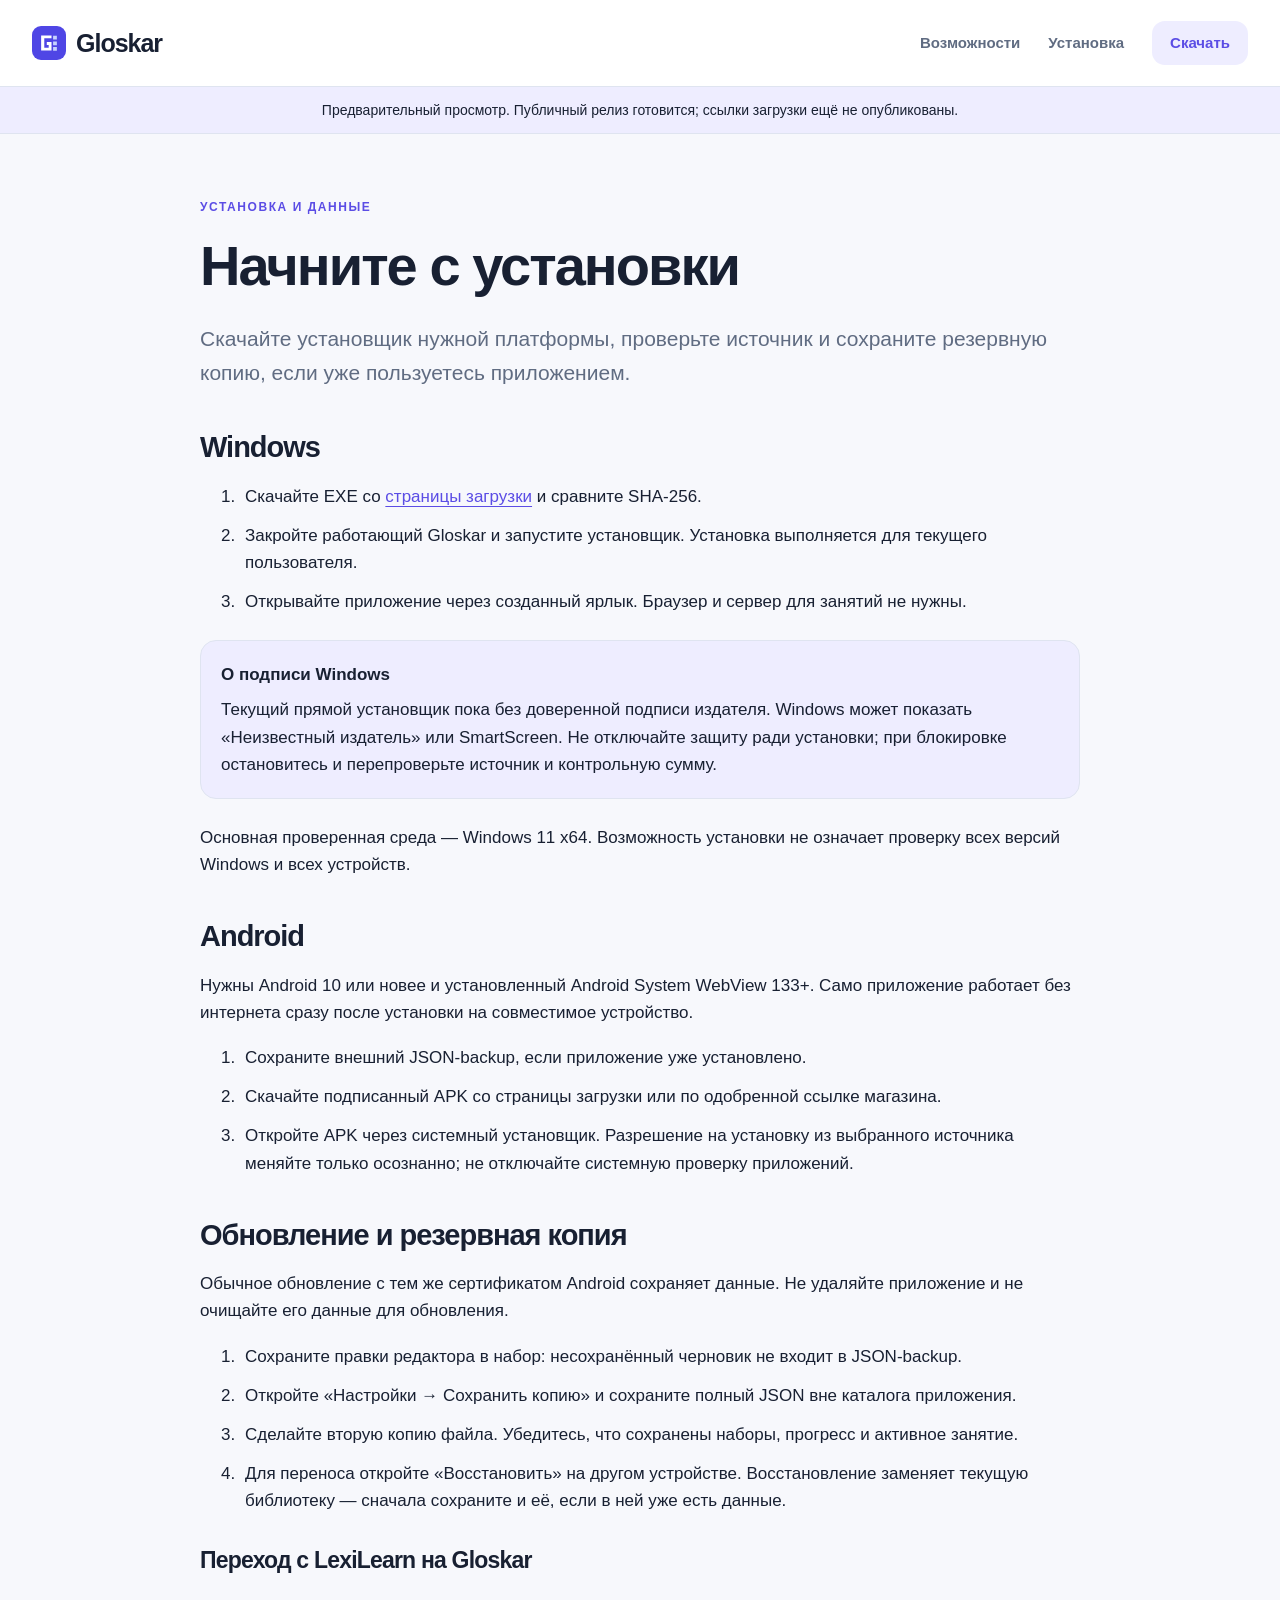
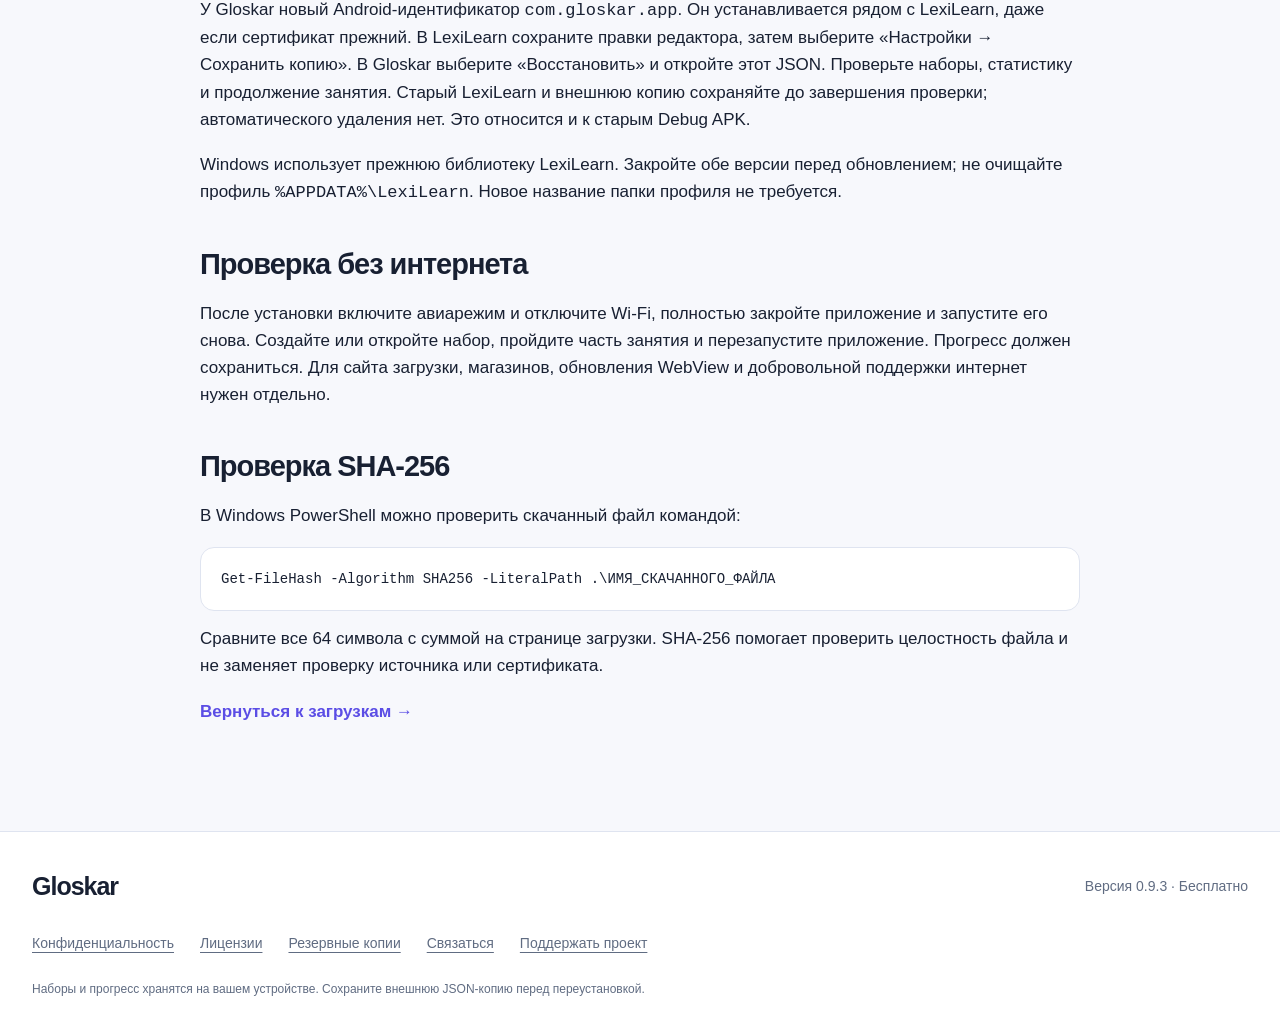
==== install.html @ 0e9c354c "Prepare official Gloskar download website" ====
<!doctype html>
<html lang="ru">
<head>
<meta charset="utf-8">
<meta name="viewport" content="width=device-width,initial-scale=1">
<meta name="color-scheme" content="light dark">
<meta name="description" content="Свои наборы слов, обучение и повторение офлайн. Бесплатное приложение для Android и Windows без регистрации и подписок.">
<meta name="referrer" content="no-referrer">
<meta http-equiv="Content-Security-Policy" content="default-src 'self'; script-src 'self'; style-src 'self'; img-src 'self' data:; connect-src 'self'; font-src 'self'; object-src 'none'; base-uri 'none'; form-action 'none'; frame-src 'none'">
<meta name="robots" content="noindex,nofollow">
<title>Установка и резервные копии · Gloskar</title>
<link rel="icon" href="./assets/icon.svg" type="image/svg+xml">
<link rel="stylesheet" href="./style.css">
<script src="./site.js" defer></script>
</head>
<body>
<a class="skip-link" href="#main">К содержанию</a>
<header class="header"><div class="container header-inner">
<a class="brand" href="./index.html" aria-label="Gloskar — главная"><img src="./assets/icon.svg" width="34" height="34" alt=""><span>Gloskar</span></a>
<nav aria-label="Основная навигация"><a href="./index.html#screens">Возможности</a><a href="./install.html">Установка</a><a class="nav-download" href="./index.html#downloads">Скачать</a></nav>
</div></header>
<div class="draft">Предварительный просмотр. Публичный релиз готовится; ссылки загрузки ещё не опубликованы.</div>
<main id="main"><article class="container document"><p class="eyebrow">УСТАНОВКА И ДАННЫЕ</p><h1>Начните с установки</h1><p class="lead">Скачайте установщик нужной платформы, проверьте источник и сохраните резервную копию, если уже пользуетесь приложением.</p>
<h2>Windows</h2><ol><li>Скачайте EXE со <a href="./index.html#downloads">страницы загрузки</a> и сравните SHA-256.</li><li>Закройте работающий Gloskar и запустите установщик. Установка выполняется для текущего пользователя.</li><li>Открывайте приложение через созданный ярлык. Браузер и сервер для занятий не нужны.</li></ol><div class="callout"><strong>О подписи Windows</strong><p>Текущий прямой установщик пока без доверенной подписи издателя. Windows может показать «Неизвестный издатель» или SmartScreen. Не отключайте защиту ради установки; при блокировке остановитесь и перепроверьте источник и контрольную сумму.</p></div><p>Основная проверенная среда — Windows 11 x64. Возможность установки не означает проверку всех версий Windows и всех устройств.</p>
<h2>Android</h2><p>Нужны Android 10 или новее и установленный Android System WebView 133+. Само приложение работает без интернета сразу после установки на совместимое устройство.</p><ol><li>Сохраните внешний JSON-backup, если приложение уже установлено.</li><li>Скачайте подписанный APK со страницы загрузки или по одобренной ссылке магазина.</li><li>Откройте APK через системный установщик. Разрешение на установку из выбранного источника меняйте только осознанно; не отключайте системную проверку приложений.</li></ol>
<h2 id="backup">Обновление и резервная копия</h2><p>Обычное обновление с тем же сертификатом Android сохраняет данные. Не удаляйте приложение и не очищайте его данные для обновления.</p><ol><li>Сохраните правки редактора в набор: несохранённый черновик не входит в JSON-backup.</li><li>Откройте «Настройки → Сохранить копию» и сохраните полный JSON вне каталога приложения.</li><li>Сделайте вторую копию файла. Убедитесь, что сохранены наборы, прогресс и активное занятие.</li><li>Для переноса откройте «Восстановить» на другом устройстве. Восстановление заменяет текущую библиотеку — сначала сохраните и её, если в ней уже есть данные.</li></ol>
<h3>Переход с LexiLearn на Gloskar</h3><p>У Gloskar новый Android-идентификатор <code>com.gloskar.app</code>. Он устанавливается рядом с LexiLearn, даже если сертификат прежний. В LexiLearn сохраните правки редактора, затем выберите «Настройки → Сохранить копию». В Gloskar выберите «Восстановить» и откройте этот JSON. Проверьте наборы, статистику и продолжение занятия. Старый LexiLearn и внешнюю копию сохраняйте до завершения проверки; автоматического удаления нет. Это относится и к старым Debug APK.</p><p>Windows использует прежнюю библиотеку LexiLearn. Закройте обе версии перед обновлением; не очищайте профиль <code>%APPDATA%\LexiLearn</code>. Новое название папки профиля не требуется.</p>
<h2 id="offline">Проверка без интернета</h2><p>После установки включите авиарежим и отключите Wi-Fi, полностью закройте приложение и запустите его снова. Создайте или откройте набор, пройдите часть занятия и перезапустите приложение. Прогресс должен сохраниться. Для сайта загрузки, магазинов, обновления WebView и добровольной поддержки интернет нужен отдельно.</p>
<h2>Проверка SHA-256</h2><p>В Windows PowerShell можно проверить скачанный файл командой:</p><pre><code>Get-FileHash -Algorithm SHA256 -LiteralPath .\ИМЯ_СКАЧАННОГО_ФАЙЛА</code></pre><p>Сравните все 64 символа с суммой на странице загрузки. SHA-256 помогает проверить целостность файла и не заменяет проверку источника или сертификата.</p><p><a class="text-link" href="./index.html#downloads">Вернуться к загрузкам →</a></p></article>
</main>
<footer class="footer"><div class="container footer-top"><a class="brand" href="./index.html">Gloskar</a><span>Версия 0.9.3 · Бесплатно</span></div>
<div class="container footer-links"><a href="./privacy.html">Конфиденциальность</a><a href="./licenses.html">Лицензии</a><a href="./install.html#backup">Резервные копии</a><a href="mailto:gloskar@yandex.ru">Связаться</a><a href="https://yoomoney.ru/fundraise/1L9EQAC5DIO.261101" target="_blank" rel="noopener noreferrer">Поддержать проект</a></div>
<div class="container footer-note">Наборы и прогресс хранятся на вашем устройстве. Сохраните внешнюю JSON-копию перед переустановкой.</div></footer>
<p class="sr-only" id="copy-status" role="status" aria-live="polite"></p>
</body></html>
---- style.css ----
:root{color-scheme:light dark;--bg:#f7f8fc;--surface:#fff;--text:#182032;--muted:#606c82;--line:#dfe4f0;--brand:#5b4de5;--accent:#7466ef;--soft:#eeedff;--shadow:0 18px 58px #20234b12;font-family:Arial,system-ui,sans-serif;font-size:17px;line-height:1.6}
*{box-sizing:border-box}html{scroll-behavior:smooth;scroll-padding-top:110px}body{margin:0;background:var(--bg);color:var(--text)}a{color:var(--brand);text-underline-offset:4px}a:hover{text-decoration-thickness:2px}img{max-width:100%;height:auto}button,a{-webkit-tap-highlight-color:transparent}button{font:inherit}button:disabled{cursor:default}a:focus-visible,button:focus-visible,summary:focus-visible{outline:3px solid var(--brand);outline-offset:5px;border-radius:5px}.container{width:min(1216px,calc(100% - 48px));margin-inline:auto}.header{background:var(--surface);border-bottom:1px solid var(--line);position:sticky;top:0;z-index:10}.header-inner{min-height:86px;display:flex;justify-content:space-between;align-items:center;gap:24px}.brand{display:inline-flex;align-items:center;gap:10px;font-size:25px;font-weight:800;letter-spacing:-1px;color:var(--text);text-decoration:none}.brand img{border-radius:9px}.header nav{display:flex;align-items:center;gap:28px}.header nav a{font-size:15px;font-weight:600;color:var(--muted);text-decoration:none;min-height:44px;display:flex;align-items:center}.header nav .nav-download{color:var(--brand);padding:0 18px;background:var(--soft);border-radius:13px}.skip-link{position:fixed;left:16px;top:-80px;z-index:50;background:var(--surface);padding:12px}.skip-link:focus{top:12px}.draft{padding:12px 24px;background:var(--soft);color:var(--text);text-align:center;font-size:14px;border-bottom:1px solid var(--line)}
h1,h2,h3{line-height:1.15;letter-spacing:-.035em}h1{font-size:clamp(44px,5.7vw,76px);margin:16px 0 24px}h2{font-size:clamp(30px,3.2vw,43px);margin:12px 0 24px}h3{font-size:23px}p{margin:0 0 18px}.lead{font-size:21px;line-height:1.6;color:var(--muted)}.eyebrow{font-size:12px;letter-spacing:.13em;font-weight:700;color:var(--brand);margin:0 0 15px}.hero{display:grid;grid-template-columns:1fr 1.1fr;gap:52px;align-items:center;padding-block:70px 80px}.hero h1 span{color:var(--brand)}.hero-actions{display:flex;align-items:center;gap:26px;flex-wrap:wrap;margin-top:32px}.button{display:inline-flex;align-items:center;justify-content:center;min-height:54px;border-radius:15px;padding:13px 24px;font-weight:700;font-size:17px;text-decoration:none;border:1px solid transparent;cursor:pointer}.primary{background:linear-gradient(110deg,var(--brand),var(--accent));color:#fff;box-shadow:0 10px 28px #6758eb25}.primary:hover{filter:brightness(.97)}.secondary{border-color:var(--line);background:var(--surface);color:var(--brand)}.text-link{font-weight:600;text-decoration:none;display:inline-block}.hero-note{font-size:14px;color:var(--muted);margin-top:20px;max-width:400px}.hero-art{position:relative;min-width:0;min-height:490px;display:flex;align-items:center;padding-bottom:60px}.hero-art:before{content:"";position:absolute;inset:0;border-radius:50%;background:radial-gradient(ellipse,#d4ceff80 0,transparent 68%);z-index:-1}.desktop-shot{margin:0 24px 50px 0;width:100%;min-width:0}.desktop-shot img{border:1px solid var(--line);border-radius:14px;box-shadow:var(--shadow);display:block}.phone-shot{position:absolute;width:32%;right:0;bottom:0;margin:0}.phone-shot img{border:5px solid var(--surface);border-radius:22px;box-shadow:0 20px 50px #24274a25;display:block}.hero-art figcaption{font-size:12px;color:var(--muted);padding-top:8px}.phone-shot figcaption{text-align:center}
.benefits{background:var(--surface);border-block:1px solid var(--line)}.benefit-row{display:grid;grid-template-columns:repeat(3,1fr);padding-block:27px}.benefit-row p{margin:0;padding:0 28px;border-right:1px solid var(--line)}.benefit-row p:first-child{padding-left:0}.benefit-row p:last-child{border:0}.benefit-row strong,.benefit-row span{display:block}.benefit-row strong{font-size:18px}.benefit-row span{font-size:14px;color:var(--muted);margin-top:5px}.section{padding-block:86px}.editor-section,.study-section{display:grid;grid-template-columns:1.08fr 1fr;gap:70px;align-items:center}.editor-image img,.study-image img{display:block;border:1px solid var(--line);border-radius:18px;box-shadow:var(--shadow)}.editor-image{min-width:0}.steps{padding:0;margin:26px 0 0;list-style:none;counter-reset:steps}.steps li{counter-increment:steps;position:relative;padding:0 0 21px 41px}.steps li:before{content:counter(steps);position:absolute;left:0;top:0;color:var(--brand);font-weight:700;background:var(--soft);width:28px;height:28px;line-height:28px;border-radius:9px;text-align:center;font-size:14px}.steps strong,.steps span{display:block}.steps span{font-size:15px;color:var(--muted);margin-top:3px}.study-section{border-top:1px solid var(--line);grid-template-columns:1fr 1.1fr}.study-image{margin:0;min-width:0}.study-image figcaption{font-size:13px;color:var(--muted);margin-top:12px}.ai-section{border-top:1px solid var(--line)}.ai-section>div{max-width:760px}.ai-flow{list-style:none;padding:0;margin:38px 0 18px;display:grid;grid-template-columns:repeat(3,1fr);gap:36px}.ai-flow li{border-top:2px solid var(--line);padding-top:20px}.ai-flow span{display:block;color:var(--brand);font-size:14px;font-weight:700;margin-bottom:10px}.ai-flow strong{display:block;font-size:19px}.ai-flow p{font-size:15px;color:var(--muted);margin-top:8px}.muted{color:var(--muted);font-size:14px}
.download-section{padding-block:76px;background:var(--soft);border-block:1px solid var(--line)}.section-heading{display:flex;align-items:center;justify-content:space-between;gap:20px}.section-heading h2{margin-bottom:34px}.version-tag{font-size:14px;color:var(--muted);white-space:nowrap}.download-grid{display:grid;grid-template-columns:1fr 1fr;gap:24px}.download-card{padding:30px;background:var(--surface);border:1px solid var(--line);border-radius:23px;min-width:0}.download-card h3{font-size:29px;margin:0 0 12px}.download-card .requirements{font-size:15px;color:var(--muted)}.download-card .button{width:100%;margin:14px 0 12px}.pending-download{background:var(--bg);border-color:var(--line);color:var(--muted)}.artifact-note{font-size:14px;color:var(--muted)}.checksum{border-top:1px solid var(--line);padding-top:14px;margin-top:20px}.checksum summary{cursor:pointer;font-size:14px;font-weight:600}.checksum code{display:block;font-size:12px;overflow-wrap:anywhere;white-space:normal;margin-top:12px;line-height:1.6}.copy-button{background:var(--bg);color:var(--text);border:1px solid var(--line);border-radius:10px;padding:7px 12px;font-size:13px;min-height:40px;cursor:pointer;margin-top:12px}.store-links{margin-top:28px}.store-links h3{font-size:19px}.store-links>div{display:flex;gap:12px;flex-wrap:wrap}.store-links a{background:var(--surface);border:1px solid var(--line);border-radius:12px;padding:10px 15px;text-decoration:none;font-size:14px}.download-notes{display:flex;justify-content:space-between;gap:28px;margin-top:26px;font-size:14px;align-items:flex-start}.download-notes p{max-width:580px;color:var(--muted)}.data-section{display:grid;grid-template-columns:1.1fr 1fr;gap:90px}.data-section aside{padding:28px;border:1px solid var(--line);border-radius:20px;background:var(--surface);align-self:center}.data-section aside h3{margin:0 0 15px}.data-section aside p{font-size:15px;color:var(--muted)}.support-section{border-top:1px solid var(--line);padding-block:45px 65px;display:flex;align-items:center;justify-content:space-between;gap:40px}.support-section h2{font-size:27px;margin-bottom:14px}.support-section p{max-width:730px;font-size:15px;color:var(--muted);margin:0}.support-section .button{flex-shrink:0;font-size:15px;min-height:48px}
.footer{background:var(--surface);border-top:1px solid var(--line);padding-block:34px}.footer-top{display:flex;justify-content:space-between;align-items:center;gap:20px}.footer-top span{font-size:14px;color:var(--muted)}.footer-links{display:flex;gap:15px 26px;flex-wrap:wrap;margin-top:17px}.footer-links a{font-size:14px;color:var(--muted);min-height:40px;display:flex;align-items:center}.footer-note{font-size:12px;color:var(--muted);margin-top:17px}.document{max-width:880px;padding-block:64px 88px}.document h1{font-size:clamp(35px,5vw,56px)}.document h2{font-size:29px;margin-top:42px;margin-bottom:18px}.document h3{margin-top:32px}.document li{padding-left:5px;margin-bottom:12px}.document p{overflow-wrap:anywhere}.document pre{font-size:14px;white-space:pre-wrap;overflow-wrap:anywhere;background:var(--surface);border:1px solid var(--line);padding:20px;border-radius:14px}.document details{margin-block:24px}.document summary{cursor:pointer;font-weight:600}.license-text{font-size:12px!important;line-height:1.6}.callout{background:var(--soft);border:1px solid var(--line);border-radius:16px;padding:20px;margin-block:25px}.callout p{margin:8px 0 0}.sr-only{position:absolute;width:1px;height:1px;padding:0;overflow:hidden;clip:rect(0,0,0,0);white-space:nowrap;border:0}
@media(prefers-color-scheme:dark){:root{--bg:#0f141e;--surface:#171e2a;--text:#eff2fa;--muted:#aab5ca;--line:#303a4f;--brand:#b5aaff;--accent:#7563ea;--soft:#211f37;--shadow:0 18px 58px #0003}.primary{background:linear-gradient(110deg,#5b47dd,#7360e9);color:#fff}.hero-art:before{background:radial-gradient(ellipse,#7866bd30 0,transparent 68%)}}
@media(max-width:1000px){.hero{gap:25px}.hero-art{min-height:400px}.editor-section,.study-section{gap:35px}.data-section{gap:40px}.hero-actions{gap:20px}}
@media(max-width:760px){.container{width:calc(100% - 36px)}.hero{grid-template-columns:1fr;padding-block:40px 46px;gap:22px}.hero-copy{max-width:620px}.hero h1{font-size:57px}.hero-art{width:min(620px,100%);margin-inline:auto;min-height:420px}.desktop-shot{margin-right:35px}.phone-shot{width:29%}.benefit-row{grid-template-columns:1fr;gap:20px}.benefit-row p{padding:0!important;border:0}.benefit-row span{margin:0}.section{padding-block:48px}.editor-section,.study-section,.data-section{grid-template-columns:1fr;gap:30px}.editor-section>div:last-child{order:-1}.ai-flow{gap:20px}.download-grid{grid-template-columns:1fr}.download-section{padding-block:46px}.download-notes{display:block}.support-section{display:block;padding-block:32px 44px}.support-section .button{margin-top:22px}.footer-links{gap:8px 22px}.document{padding-block:38px 58px}}
@media(max-width:520px){.header-inner{flex-wrap:wrap;gap:6px;padding-top:14px;padding-bottom:9px;min-height:106px}.header nav{justify-content:space-between;width:100%;gap:12px}.header nav a{font-size:14px}.brand{font-size:23px}.header nav .nav-download{padding-inline:16px}.hero h1{font-size:48px}.lead{font-size:19px}.hero-actions{display:grid;gap:20px}.hero-actions .text-link{font-size:15px}.hero-note{font-size:13px}.hero-art{min-height:300px;padding-bottom:30px}.desktop-shot{margin-right:27px;margin-bottom:36px}.phone-shot{width:29%;bottom:-8px}.hero-art figcaption{font-size:10px}.phone-shot img{border-width:3px;border-radius:12px}.desktop-shot img{border-radius:8px}.hero{padding-bottom:44px}.ai-flow{grid-template-columns:1fr;gap:10px}.ai-flow li{padding-top:13px}.ai-flow span{display:inline-block;margin-right:10px}.ai-flow strong{display:inline;font-size:18px}.section-heading{align-items:flex-start;display:block}.section-heading h2{margin-bottom:10px}.version-tag{margin-bottom:25px}.download-card{padding:24px}.footer-top{display:block}.footer-top>span{display:block;margin-top:12px}.footer-links{gap:4px 17px}.footer-links a{font-size:13px}.document pre{padding:14px;font-size:12px}.draft{font-size:12px;padding:10px 18px}}
@media(prefers-reduced-motion:reduce){html{scroll-behavior:auto}*,*:before,*:after{animation:none!important;transition:none!important}}
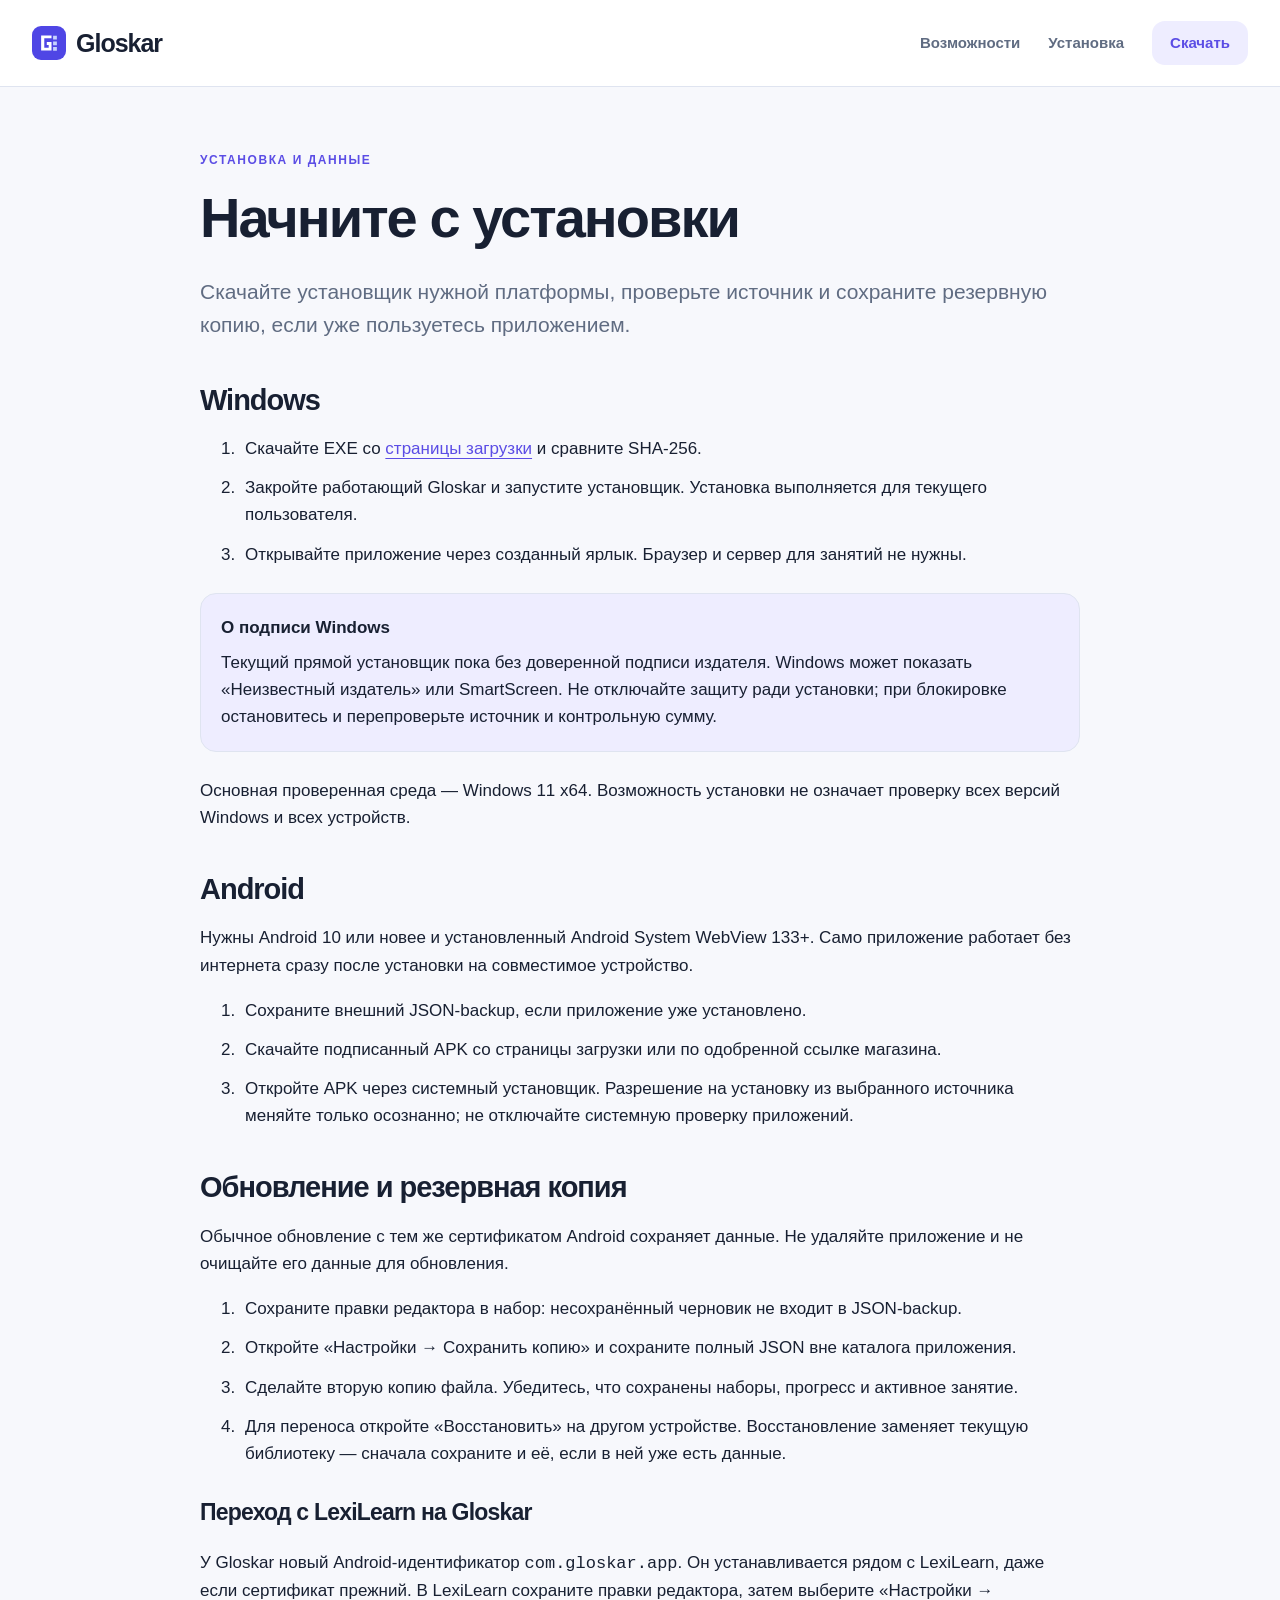
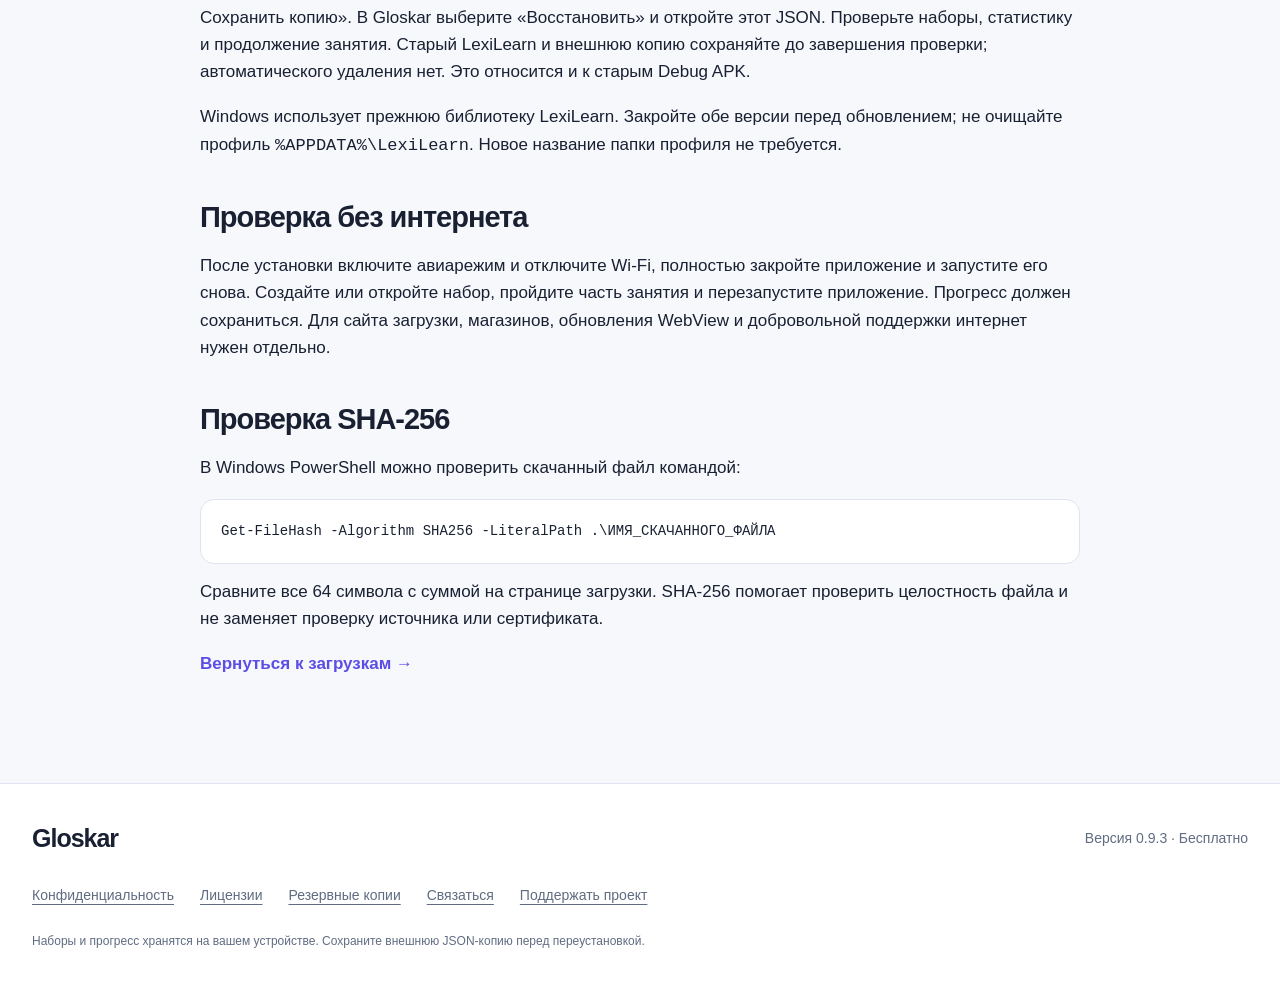
==== commit 74413ecb: "Enable verified Gloskar 0.9.3 downloads" ====
--- a/install.html
+++ b/install.html
@@ -7,7 +7,7 @@
 <meta name="description" content="Свои наборы слов, обучение и повторение офлайн. Бесплатное приложение для Android и Windows без регистрации и подписок.">
 <meta name="referrer" content="no-referrer">
 <meta http-equiv="Content-Security-Policy" content="default-src 'self'; script-src 'self'; style-src 'self'; img-src 'self' data:; connect-src 'self'; font-src 'self'; object-src 'none'; base-uri 'none'; form-action 'none'; frame-src 'none'">
-<meta name="robots" content="noindex,nofollow">
+
 <title>Установка и резервные копии · Gloskar</title>
 <link rel="icon" href="./assets/icon.svg" type="image/svg+xml">
 <link rel="stylesheet" href="./style.css">
@@ -19,7 +19,7 @@
 <a class="brand" href="./index.html" aria-label="Gloskar — главная"><img src="./assets/icon.svg" width="34" height="34" alt=""><span>Gloskar</span></a>
 <nav aria-label="Основная навигация"><a href="./index.html#screens">Возможности</a><a href="./install.html">Установка</a><a class="nav-download" href="./index.html#downloads">Скачать</a></nav>
 </div></header>
-<div class="draft">Предварительный просмотр. Публичный релиз готовится; ссылки загрузки ещё не опубликованы.</div>
+
 <main id="main"><article class="container document"><p class="eyebrow">УСТАНОВКА И ДАННЫЕ</p><h1>Начните с установки</h1><p class="lead">Скачайте установщик нужной платформы, проверьте источник и сохраните резервную копию, если уже пользуетесь приложением.</p>
 <h2>Windows</h2><ol><li>Скачайте EXE со <a href="./index.html#downloads">страницы загрузки</a> и сравните SHA-256.</li><li>Закройте работающий Gloskar и запустите установщик. Установка выполняется для текущего пользователя.</li><li>Открывайте приложение через созданный ярлык. Браузер и сервер для занятий не нужны.</li></ol><div class="callout"><strong>О подписи Windows</strong><p>Текущий прямой установщик пока без доверенной подписи издателя. Windows может показать «Неизвестный издатель» или SmartScreen. Не отключайте защиту ради установки; при блокировке остановитесь и перепроверьте источник и контрольную сумму.</p></div><p>Основная проверенная среда — Windows 11 x64. Возможность установки не означает проверку всех версий Windows и всех устройств.</p>
 <h2>Android</h2><p>Нужны Android 10 или новее и установленный Android System WebView 133+. Само приложение работает без интернета сразу после установки на совместимое устройство.</p><ol><li>Сохраните внешний JSON-backup, если приложение уже установлено.</li><li>Скачайте подписанный APK со страницы загрузки или по одобренной ссылке магазина.</li><li>Откройте APK через системный установщик. Разрешение на установку из выбранного источника меняйте только осознанно; не отключайте системную проверку приложений.</li></ol>
